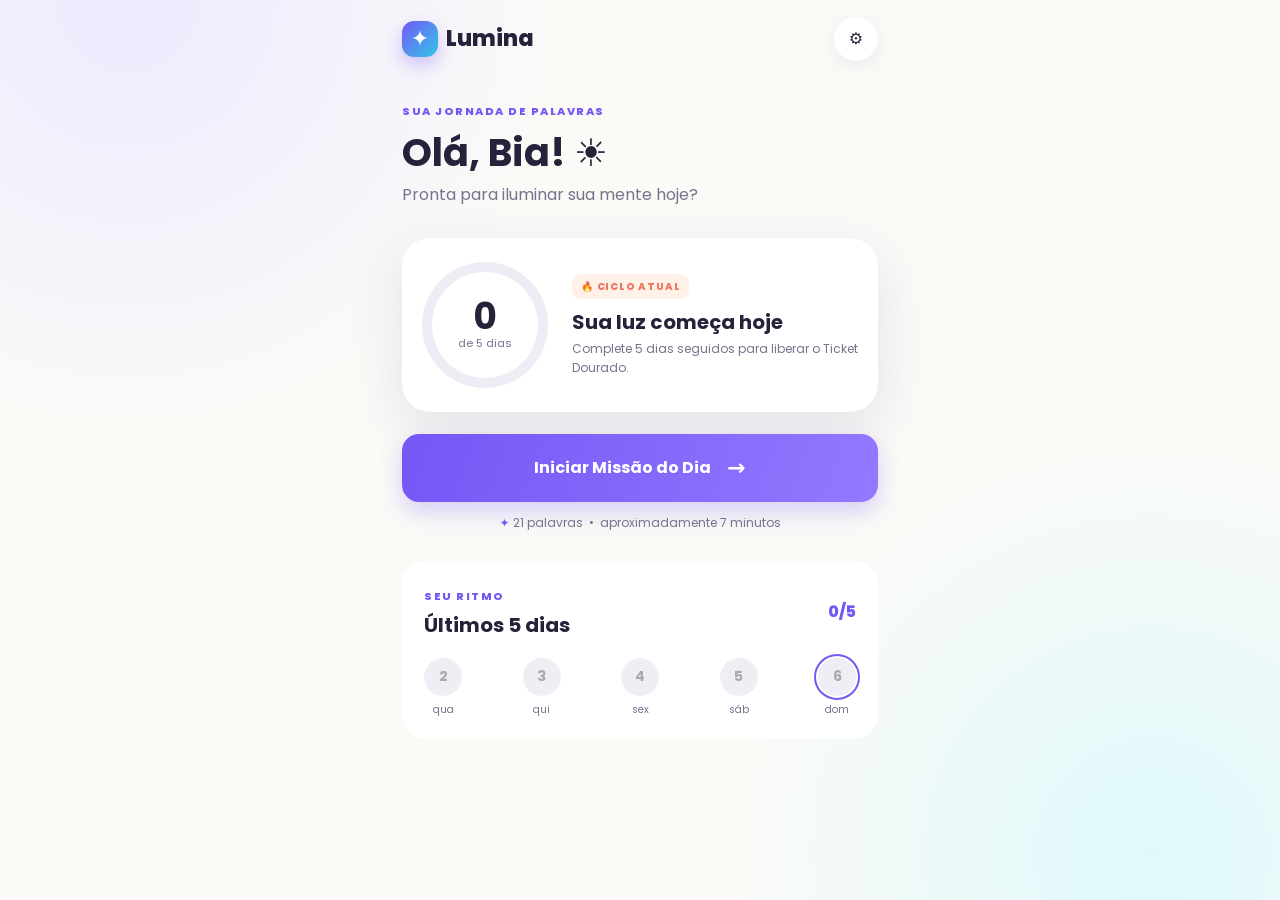
==== index.html @ 6fece6a8 "fix: remover binário incompatível com patch" ====
<!doctype html>
<html lang="pt-BR">
  <head>
    <meta charset="UTF-8" />
    <meta name="viewport" content="width=device-width, initial-scale=1, viewport-fit=cover" />
    <meta name="theme-color" content="#7457f5" />
    <meta name="description" content="Lumina: uma missão diária para iluminar o vocabulário." />
    <link rel="manifest" href="manifest.webmanifest" />
    <link rel="preconnect" href="https://fonts.googleapis.com" />
    <link rel="preconnect" href="https://fonts.gstatic.com" crossorigin />
    <link href="https://fonts.googleapis.com/css2?family=Poppins:wght@400;500;600;700;800&display=swap" rel="stylesheet" />
    <link rel="stylesheet" href="styles.css" />
    <title>Lumina</title>
  </head>
  <body>
    <div class="app-shell">
      <header class="topbar">
        <a class="brand" href="#" aria-label="Lumina — início"><span class="brand-mark">✦</span>Lumina</a>
        <button class="icon-button" id="settingsButton" aria-label="Abrir configurações">⚙</button>
      </header>

      <main>
        <section id="dashboardScreen" class="screen dashboard active" aria-labelledby="welcomeTitle">
          <div class="welcome-copy">
            <span class="eyebrow">SUA JORNADA DE PALAVRAS</span>
            <h1 id="welcomeTitle">Olá, Bia! <span>☀️</span></h1>
            <p>Pronta para iluminar sua mente hoje?</p>
          </div>

          <div class="streak-card">
            <div class="progress-ring" id="progressRing" role="img" aria-label="0 de 5 dias concluídos">
              <div class="progress-center"><strong id="streakNumber">0</strong><span>de 5 dias</span></div>
            </div>
            <div>
              <span class="status-pill">🔥 CICLO ATUAL</span>
              <h2 id="streakMessage">Sua luz começa hoje</h2>
              <p id="streakHint">Complete 5 dias seguidos para liberar o Ticket Dourado.</p>
            </div>
          </div>

          <button class="primary-button" id="startButton"><span>Iniciar Missão do Dia</span><b>→</b></button>
          <p class="mission-meta"><span>✦</span> 21 palavras &nbsp;•&nbsp; aproximadamente 7 minutos</p>

          <div class="week-card">
            <div class="section-heading"><div><span class="eyebrow">SEU RITMO</span><h2>Últimos 5 dias</h2></div><span id="weekScore">0/5</span></div>
            <div class="day-row" id="dayRow"></div>
          </div>
        </section>

        <section id="studyScreen" class="screen study" aria-labelledby="studyWord">
          <div class="study-header">
            <button class="icon-button" id="closeStudy" aria-label="Sair da missão">✕</button>
            <div class="session-progress"><div><span>MISSÃO DE HOJE</span><strong id="cardCount">1 de 21</strong></div><div class="progress-track"><span id="sessionProgress"></span></div></div>
            <button class="icon-button" id="speakButton" aria-label="Ouvir palavra">🔊</button>
          </div>

          <p class="tap-hint" id="tapHint">Toque na carta para revelar</p>
          <button class="flashcard" id="flashcard" aria-label="Virar carta">
            <span class="card-face card-front"><span class="sparkle">✦</span><strong id="studyWord">Palavra</strong><small>TOQUE PARA DESCOBRIR</small></span>
            <span class="card-face card-back"><span class="eyebrow">SIGNIFICADO</span><strong id="cardWord">Palavra</strong><p id="definition"></p><span class="eyebrow">PALAVRAS PARECIDAS</span><span class="synonyms" id="synonyms"></span></span>
          </button>

          <div class="rating-panel" id="ratingPanel" aria-hidden="true">
            <p>Como foi lembrar dessa palavra?</p>
            <div class="rating-buttons">
              <button data-rating="wrong" class="rating wrong"><b>×</b><span>Errei</span></button>
              <button data-rating="hard" class="rating hard"><b>~</b><span>Pensei muito</span></button>
              <button data-rating="easy" class="rating easy"><b>✓</b><span>Foi fácil</span></button>
            </div>
          </div>
        </section>

        <section id="resultScreen" class="screen result" aria-labelledby="resultTitle">
          <div class="result-icon" id="resultIcon">✦</div>
          <span class="eyebrow">MISSÃO CONCLUÍDA</span>
          <h1 id="resultTitle">Mandou muito bem!</h1>
          <p id="resultCopy"></p>
          <div class="result-score"><strong id="easyScore">0</strong><span>palavras fáceis de 21</span></div>
          <button class="primary-button" id="finishButton"><span>Voltar ao início</span><b>→</b></button>
        </section>

        <section id="rewardScreen" class="screen reward" aria-labelledby="rewardTitle">
          <div class="confetti" id="confetti" aria-hidden="true"></div>
          <div class="gold-ticket">
            <span class="ticket-star">★</span><span class="eyebrow">TICKET DOURADO</span>
            <h1 id="rewardTitle">Você desbloqueou a Recompensa!</h1>
            <p>Leve o celular até o Master para validação.</p>
            <button class="gold-button" id="validateButton">Validar com o Master</button>
          </div>
        </section>
      </main>
    </div>

    <dialog id="settingsDialog">
      <form method="dialog" class="modal-card" id="settingsForm">
        <button class="modal-close" value="cancel" aria-label="Fechar">✕</button>
        <span class="eyebrow">CONFIGURAÇÕES</span><h2>Personalizar Lumina</h2>
        <label>Nome da estudante<input id="studentName" maxlength="20" autocomplete="off" /></label>
        <label>PIN do Master<input id="masterPin" type="password" inputmode="numeric" pattern="[0-9]{4}" maxlength="4" placeholder="4 dígitos" /></label>
        <button class="primary-button compact" value="save">Salvar</button>
        <button class="text-button" type="button" id="resetData">Reiniciar todo o progresso</button>
      </form>
    </dialog>

    <dialog id="pinDialog">
      <form method="dialog" class="modal-card" id="pinForm">
        <button class="modal-close" value="cancel" aria-label="Fechar">✕</button>
        <span class="eyebrow">ÁREA DO MASTER</span><h2>Validar recompensa</h2>
        <p>Digite o PIN de 4 dígitos para encerrar este ciclo.</p>
        <input id="pinAttempt" class="pin-input" type="password" inputmode="numeric" pattern="[0-9]{4}" maxlength="4" aria-label="PIN do Master" required />
        <p class="form-error" id="pinError" role="alert"></p>
        <button class="gold-button" value="validate">Entregar prêmio e iniciar novo ciclo</button>
      </form>
    </dialog>

    <div class="toast" id="toast" role="status" aria-live="polite"></div>
    <script src="words.js"></script>
    <script src="app.js"></script>
  </body>
</html>
---- styles.css ----
:root{--violet:#7457f5;--cyan:#32c7e8;--mint:#57d8ad;--coral:#ff6b68;--ink:#25223a;--muted:#77738d;--paper:#fbfaf7;--card:#fff;--gold:#f7bd3b;--shadow:0 18px 55px rgba(72,57,120,.13)}
*{box-sizing:border-box}html{min-height:100%;background:var(--paper)}body{margin:0;min-height:100vh;color:var(--ink);font:400 16px/1.55 Poppins,system-ui,sans-serif;background:radial-gradient(circle at 10% 0%,#eee9ff 0,transparent 30%),radial-gradient(circle at 90% 95%,#dff9fb 0,transparent 30%),var(--paper)}button,input{font:inherit}.app-shell{width:min(100%,520px);min-height:100vh;margin:auto;padding:0 22px 32px}.topbar{height:78px;display:flex;align-items:center;justify-content:space-between}.brand{color:var(--ink);text-decoration:none;font-size:22px;font-weight:800}.brand-mark{display:inline-grid;place-items:center;width:36px;height:36px;margin-right:8px;color:white;border-radius:12px;background:linear-gradient(135deg,var(--violet),var(--cyan));box-shadow:0 8px 18px #7457f555}.icon-button{border:0;background:#fff;color:var(--ink);width:44px;height:44px;border-radius:50%;cursor:pointer;box-shadow:0 5px 18px #51487916}.screen{display:none}.screen.active{display:block;animation:enter .4s ease}@keyframes enter{from{opacity:0;transform:translateY(8px)}}.welcome-copy{margin-top:20px}.eyebrow{font-size:11px;font-weight:800;letter-spacing:1.5px;color:var(--violet)}h1,h2,p{margin-top:0}h1{font-size:clamp(28px,8vw,38px);line-height:1.17;margin:8px 0}h2{font-size:20px;line-height:1.3}.welcome-copy p,.streak-card p{color:var(--muted)}.streak-card{display:grid;grid-template-columns:130px 1fr;gap:20px;align-items:center;background:#fff;margin:30px 0 22px;padding:24px 20px;border-radius:28px;box-shadow:var(--shadow)}.progress-ring{--progress:0deg;width:126px;height:126px;padding:10px;border-radius:50%;background:conic-gradient(var(--violet) var(--progress),#eeecf4 0)}.progress-center{height:100%;display:flex;flex-direction:column;align-items:center;justify-content:center;border-radius:50%;background:#fff}.progress-center strong{font-size:36px;line-height:1}.progress-center span{font-size:11px;color:var(--muted)}.status-pill{display:inline-block;color:#ed765e;background:#fff0e8;padding:5px 9px;border-radius:9px;font-size:10px;font-weight:800;letter-spacing:.8px}.streak-card h2{margin:10px 0 5px}.streak-card p{font-size:12px;margin:0}.primary-button,.gold-button{width:100%;border:0;border-radius:17px;padding:17px 20px;color:white;background:linear-gradient(110deg,var(--violet),#9378ff);font-weight:700;display:flex;align-items:center;justify-content:center;gap:16px;cursor:pointer;box-shadow:0 10px 25px #7457f544}.primary-button b{font-size:22px}.primary-button:disabled{background:#bbb;box-shadow:none}.mission-meta{text-align:center;color:var(--muted);font-size:12px;margin:12px 0 28px}.mission-meta span{color:var(--violet)}.week-card{background:#fff;padding:22px;border-radius:24px}.section-heading{display:flex;justify-content:space-between;align-items:center}.section-heading h2{margin:4px 0}.section-heading>span{color:var(--violet);font-weight:800}.day-row{display:flex;justify-content:space-between;margin-top:16px}.day{display:grid;gap:6px;text-align:center;color:var(--muted);font-size:10px}.day b{display:grid;place-items:center;width:38px;height:38px;border-radius:50%;background:#f0eef5;color:#aaa;font-size:14px}.day.success b{background:#e4fbf2;color:#27ad7e}.day.today b{outline:2px solid var(--violet);outline-offset:2px}.study{min-height:calc(100vh - 90px)}.study-header{display:flex;gap:16px;align-items:center}.session-progress{flex:1}.session-progress>div:first-child{display:flex;justify-content:space-between;font-size:11px}.session-progress span{font-weight:700;color:var(--muted)}.progress-track{height:7px;background:#e9e6ef;border-radius:9px;margin-top:8px;overflow:hidden}.progress-track span{display:block;height:100%;width:0;background:linear-gradient(90deg,var(--violet),var(--cyan));transition:width .3s}.tap-hint{text-align:center;color:var(--muted);font-size:12px;margin:28px 0 14px}.flashcard{display:block;position:relative;width:100%;height:min(50vh,410px);border:0;background:transparent;transform-style:preserve-3d;transition:transform .55s;cursor:pointer;padding:0}.flashcard.flipped{transform:rotateY(180deg)}.card-face{position:absolute;inset:0;display:flex;flex-direction:column;align-items:center;justify-content:center;padding:34px;border-radius:28px;background:white;box-shadow:var(--shadow);backface-visibility:hidden;-webkit-backface-visibility:hidden}.card-front:after{content:"";position:absolute;inset:13px;border:1px solid #eeeafc;border-radius:21px}.card-front .sparkle{font-size:28px;color:var(--violet);margin-bottom:22px}.card-front strong{font-size:clamp(28px,9vw,42px);z-index:1}.card-front small{margin-top:22px;color:#aaa;font-size:10px;font-weight:700;letter-spacing:1.3px;z-index:1}.card-back{transform:rotateY(180deg);text-align:center}.card-back strong{font-size:26px;margin:8px}.card-back p{font-size:16px}.synonyms{color:var(--violet);font-weight:700;font-size:13px}.rating-panel{opacity:0;pointer-events:none;transition:opacity .3s;margin-top:18px;text-align:center}.rating-panel.visible{opacity:1;pointer-events:auto}.rating-panel>p{font-size:12px;color:var(--muted);margin-bottom:8px}.rating-buttons{display:grid;grid-template-columns:repeat(3,1fr);gap:10px}.rating{border:0;border-radius:16px;background:white;padding:12px 4px;box-shadow:0 6px 18px #4e426214;cursor:pointer}.rating b{display:grid;place-items:center;margin:auto;width:32px;height:32px;border-radius:50%;font-size:20px}.rating span{font-size:11px;font-weight:700}.wrong b{color:var(--coral);background:#fff0ef}.hard b{color:#dc9d24;background:#fff7de}.easy b{color:#27aa7d;background:#e6fbf3}.result,.reward{text-align:center;padding-top:16vh}.result-icon{display:grid;place-items:center;margin:0 auto 20px;width:95px;height:95px;border-radius:30px;background:linear-gradient(135deg,#eee9ff,#dcfaff);color:var(--violet);font-size:42px;transform:rotate(5deg)}.result>p{color:var(--muted)}.result-score{display:flex;flex-direction:column;background:#fff;border-radius:22px;padding:22px;margin:28px 0}.result-score strong{font-size:38px;color:var(--violet)}.result-score span{font-size:12px;color:var(--muted)}.gold-ticket{position:relative;background:linear-gradient(145deg,#fffdf4,#fff2b8);border:2px solid #f2ca62;border-radius:28px;padding:42px 25px;box-shadow:0 20px 60px #c9973044}.ticket-star{display:grid;place-items:center;margin:0 auto 20px;width:80px;height:80px;color:#fff;font-size:38px;border-radius:50%;background:linear-gradient(145deg,#ffd969,#e9a724);box-shadow:0 8px 25px #d89f3c66}.gold-ticket .eyebrow{color:#ad7918}.gold-ticket p{color:#786432}.gold-button{background:linear-gradient(110deg,#e0a62a,#f4c95b);color:#4d3810;box-shadow:0 10px 25px #d6a42b44}.confetti i{position:fixed;top:-20px;width:9px;height:18px;background:var(--c);left:var(--x);animation:fall var(--d) linear var(--delay) infinite;transform:rotate(var(--r))}@keyframes fall{to{transform:translateY(110vh) rotate(720deg)}}dialog{border:0;padding:0;background:transparent;max-width:calc(100% - 30px);width:430px}dialog::backdrop{background:#201b36aa;backdrop-filter:blur(4px)}.modal-card{position:relative;background:white;border-radius:26px;padding:30px;box-shadow:var(--shadow)}.modal-close{position:absolute;right:18px;top:16px;border:0;background:transparent;font-size:18px;cursor:pointer}.modal-card h2{font-size:24px;margin:5px 0 20px}.modal-card label{display:grid;gap:7px;margin:15px 0;color:var(--muted);font-size:12px;font-weight:600}.modal-card input{width:100%;border:1px solid #dedbe7;border-radius:13px;padding:13px;outline:0}.modal-card input:focus{border-color:var(--violet);box-shadow:0 0 0 3px #7457f522}.compact{margin-top:22px;padding:13px}.text-button{width:100%;border:0;background:transparent;color:var(--coral);margin-top:14px;font-size:12px;cursor:pointer}.pin-input{text-align:center;font-size:28px;letter-spacing:12px}.form-error{min-height:20px;color:var(--coral);font-size:12px}.toast{position:fixed;left:50%;bottom:24px;transform:translate(-50%,30px);background:#29253c;color:white;border-radius:12px;padding:11px 18px;font-size:12px;opacity:0;pointer-events:none;transition:.3s}.toast.show{opacity:1;transform:translate(-50%,0)}
@media(max-width:390px){.app-shell{padding-inline:16px}.streak-card{grid-template-columns:110px 1fr;padding:20px 15px}.progress-ring{width:105px;height:105px}.card-face{padding:24px}.topbar{height:65px}.rating span{font-size:10px}}
@media(prefers-reduced-motion:reduce){*,*:before,*:after{animation-duration:.01ms!important;transition-duration:.01ms!important}.confetti{display:none}}
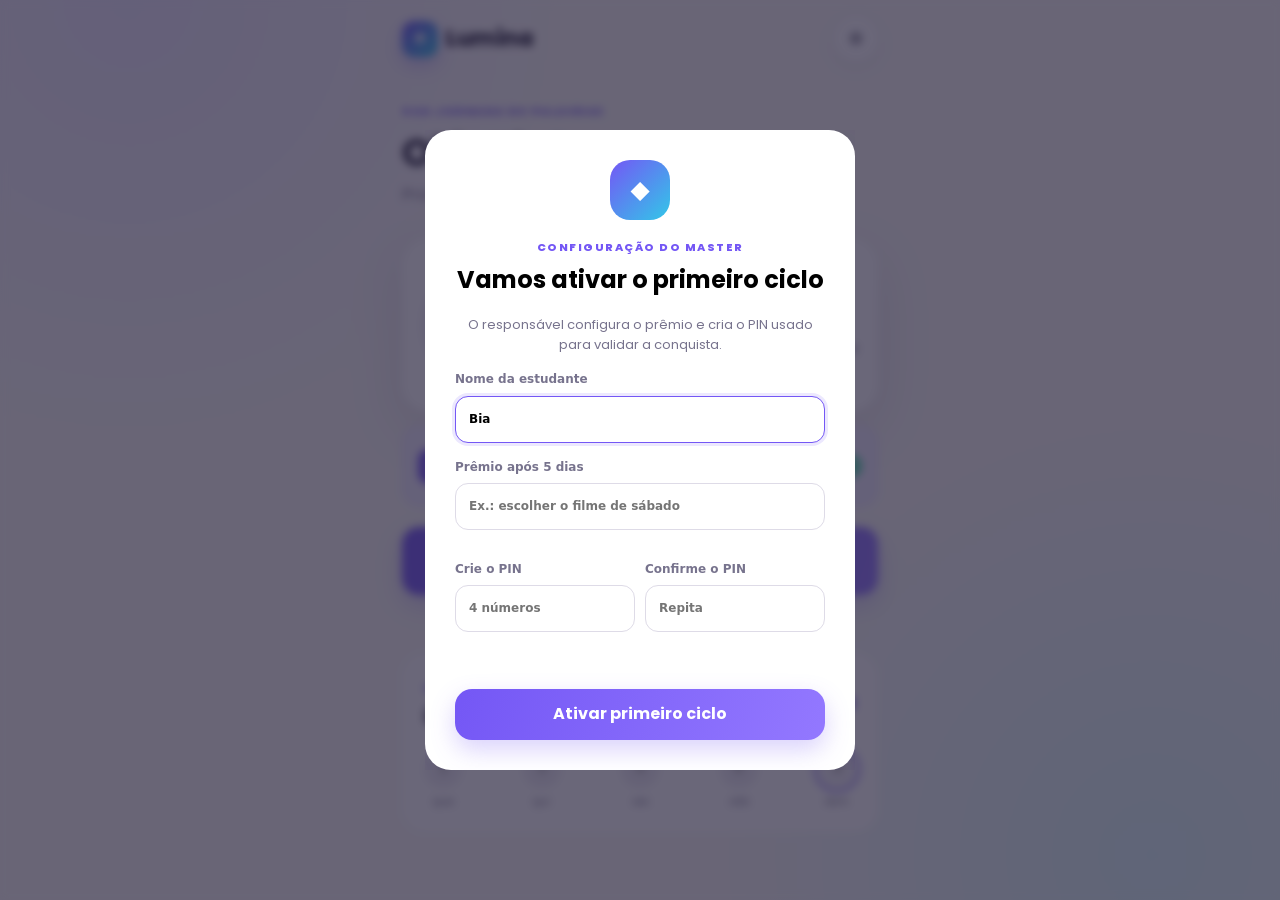
==== commit 85759a95: "feat: aprimorar cards e configurar fluxo do Master" ====
--- a/index.html
+++ b/index.html
@@ -38,6 +38,12 @@
             </div>
           </div>
 
+          <div class="master-summary" id="masterSummary">
+            <span class="master-shield">◆</span>
+            <div><span class="eyebrow">MASTER CONFIGURADO</span><strong id="rewardName">Recompensa surpresa</strong><small id="cycleStatus">Ciclo ativo desde hoje</small></div>
+            <span class="verified-mark" aria-label="Configuração confirmada">✓</span>
+          </div>
+
           <button class="primary-button" id="startButton"><span>Iniciar Missão do Dia</span><b>→</b></button>
           <p class="mission-meta"><span>✦</span> 21 palavras &nbsp;•&nbsp; aproximadamente 7 minutos</p>
 
@@ -57,7 +63,7 @@
           <p class="tap-hint" id="tapHint">Toque na carta para revelar</p>
           <button class="flashcard" id="flashcard" aria-label="Virar carta">
             <span class="card-face card-front"><span class="sparkle">✦</span><strong id="studyWord">Palavra</strong><small>TOQUE PARA DESCOBRIR</small></span>
-            <span class="card-face card-back"><span class="eyebrow">SIGNIFICADO</span><strong id="cardWord">Palavra</strong><p id="definition"></p><span class="eyebrow">PALAVRAS PARECIDAS</span><span class="synonyms" id="synonyms"></span></span>
+            <span class="card-face card-back"><span class="eyebrow">SIGNIFICADO</span><strong id="cardWord">Palavra</strong><p class="definition" id="definition"></p><div class="example-box"><span>NA PRÁTICA</span><p id="example"></p></div><div class="word-relations"><div><span class="relation-label">SINÔNIMOS</span><p id="synonyms"></p></div><div><span class="relation-label antonym-label">ANTÔNIMOS</span><p id="antonyms"></p></div></div></span>
           </button>
 
           <div class="rating-panel" id="ratingPanel" aria-hidden="true">
@@ -96,9 +102,33 @@
         <button class="modal-close" value="cancel" aria-label="Fechar">✕</button>
         <span class="eyebrow">CONFIGURAÇÕES</span><h2>Personalizar Lumina</h2>
         <label>Nome da estudante<input id="studentName" maxlength="20" autocomplete="off" /></label>
-        <label>PIN do Master<input id="masterPin" type="password" inputmode="numeric" pattern="[0-9]{4}" maxlength="4" placeholder="4 dígitos" /></label>
+        <label>Prêmio combinado<input id="settingsReward" maxlength="60" autocomplete="off" /></label>
+        <label>PIN atual do Master<input id="currentMasterPin" type="password" inputmode="numeric" pattern="[0-9]{4}" maxlength="4" placeholder="Obrigatório para salvar" required /></label>
+        <label>Novo PIN <small>(deixe vazio para manter)</small><input id="masterPin" type="password" inputmode="numeric" pattern="[0-9]{4}" maxlength="4" placeholder="4 dígitos" /></label>
         <button class="primary-button compact" value="save">Salvar</button>
         <button class="text-button" type="button" id="resetData">Reiniciar todo o progresso</button>
+      </form>
+    </dialog>
+
+    <dialog id="onboardingDialog">
+      <form class="modal-card onboarding-card" id="onboardingForm">
+        <span class="setup-icon">◆</span><span class="eyebrow">CONFIGURAÇÃO DO MASTER</span>
+        <h2>Vamos ativar o primeiro ciclo</h2>
+        <p>O responsável configura o prêmio e cria o PIN usado para validar a conquista.</p>
+        <label>Nome da estudante<input id="setupName" maxlength="20" value="Bia" required /></label>
+        <label>Prêmio após 5 dias<input id="setupReward" maxlength="60" placeholder="Ex.: escolher o filme de sábado" required /></label>
+        <div class="pin-fields"><label>Crie o PIN<input id="setupPin" type="password" inputmode="numeric" pattern="[0-9]{4}" maxlength="4" placeholder="4 números" required /></label><label>Confirme o PIN<input id="setupPinConfirm" type="password" inputmode="numeric" pattern="[0-9]{4}" maxlength="4" placeholder="Repita" required /></label></div>
+        <p class="form-error" id="setupError" role="alert"></p>
+        <button class="primary-button compact">Ativar primeiro ciclo</button>
+      </form>
+    </dialog>
+
+    <dialog id="setupSuccessDialog">
+      <form method="dialog" class="modal-card success-card">
+        <span class="success-check">✓</span><span class="eyebrow">TUDO PRONTO</span><h2>Master configurado!</h2>
+        <p><strong>21 palavras por dia</strong>, pelo menos <strong>17 fáceis</strong> e <strong>5 dias consecutivos</strong> para conquistar:</p>
+        <div class="reward-confirmation" id="rewardConfirmation"></div>
+        <button class="primary-button compact">Começar o ciclo</button>
       </form>
     </dialog>
 
--- a/styles.css
+++ b/styles.css
@@ -2,3 +2,22 @@
 *{box-sizing:border-box}html{min-height:100%;background:var(--paper)}body{margin:0;min-height:100vh;color:var(--ink);font:400 16px/1.55 Poppins,system-ui,sans-serif;background:radial-gradient(circle at 10% 0%,#eee9ff 0,transparent 30%),radial-gradient(circle at 90% 95%,#dff9fb 0,transparent 30%),var(--paper)}button,input{font:inherit}.app-shell{width:min(100%,520px);min-height:100vh;margin:auto;padding:0 22px 32px}.topbar{height:78px;display:flex;align-items:center;justify-content:space-between}.brand{color:var(--ink);text-decoration:none;font-size:22px;font-weight:800}.brand-mark{display:inline-grid;place-items:center;width:36px;height:36px;margin-right:8px;color:white;border-radius:12px;background:linear-gradient(135deg,var(--violet),var(--cyan));box-shadow:0 8px 18px #7457f555}.icon-button{border:0;background:#fff;color:var(--ink);width:44px;height:44px;border-radius:50%;cursor:pointer;box-shadow:0 5px 18px #51487916}.screen{display:none}.screen.active{display:block;animation:enter .4s ease}@keyframes enter{from{opacity:0;transform:translateY(8px)}}.welcome-copy{margin-top:20px}.eyebrow{font-size:11px;font-weight:800;letter-spacing:1.5px;color:var(--violet)}h1,h2,p{margin-top:0}h1{font-size:clamp(28px,8vw,38px);line-height:1.17;margin:8px 0}h2{font-size:20px;line-height:1.3}.welcome-copy p,.streak-card p{color:var(--muted)}.streak-card{display:grid;grid-template-columns:130px 1fr;gap:20px;align-items:center;background:#fff;margin:30px 0 22px;padding:24px 20px;border-radius:28px;box-shadow:var(--shadow)}.progress-ring{--progress:0deg;width:126px;height:126px;padding:10px;border-radius:50%;background:conic-gradient(var(--violet) var(--progress),#eeecf4 0)}.progress-center{height:100%;display:flex;flex-direction:column;align-items:center;justify-content:center;border-radius:50%;background:#fff}.progress-center strong{font-size:36px;line-height:1}.progress-center span{font-size:11px;color:var(--muted)}.status-pill{display:inline-block;color:#ed765e;background:#fff0e8;padding:5px 9px;border-radius:9px;font-size:10px;font-weight:800;letter-spacing:.8px}.streak-card h2{margin:10px 0 5px}.streak-card p{font-size:12px;margin:0}.primary-button,.gold-button{width:100%;border:0;border-radius:17px;padding:17px 20px;color:white;background:linear-gradient(110deg,var(--violet),#9378ff);font-weight:700;display:flex;align-items:center;justify-content:center;gap:16px;cursor:pointer;box-shadow:0 10px 25px #7457f544}.primary-button b{font-size:22px}.primary-button:disabled{background:#bbb;box-shadow:none}.mission-meta{text-align:center;color:var(--muted);font-size:12px;margin:12px 0 28px}.mission-meta span{color:var(--violet)}.week-card{background:#fff;padding:22px;border-radius:24px}.section-heading{display:flex;justify-content:space-between;align-items:center}.section-heading h2{margin:4px 0}.section-heading>span{color:var(--violet);font-weight:800}.day-row{display:flex;justify-content:space-between;margin-top:16px}.day{display:grid;gap:6px;text-align:center;color:var(--muted);font-size:10px}.day b{display:grid;place-items:center;width:38px;height:38px;border-radius:50%;background:#f0eef5;color:#aaa;font-size:14px}.day.success b{background:#e4fbf2;color:#27ad7e}.day.today b{outline:2px solid var(--violet);outline-offset:2px}.study{min-height:calc(100vh - 90px)}.study-header{display:flex;gap:16px;align-items:center}.session-progress{flex:1}.session-progress>div:first-child{display:flex;justify-content:space-between;font-size:11px}.session-progress span{font-weight:700;color:var(--muted)}.progress-track{height:7px;background:#e9e6ef;border-radius:9px;margin-top:8px;overflow:hidden}.progress-track span{display:block;height:100%;width:0;background:linear-gradient(90deg,var(--violet),var(--cyan));transition:width .3s}.tap-hint{text-align:center;color:var(--muted);font-size:12px;margin:28px 0 14px}.flashcard{display:block;position:relative;width:100%;height:min(50vh,410px);border:0;background:transparent;transform-style:preserve-3d;transition:transform .55s;cursor:pointer;padding:0}.flashcard.flipped{transform:rotateY(180deg)}.card-face{position:absolute;inset:0;display:flex;flex-direction:column;align-items:center;justify-content:center;padding:34px;border-radius:28px;background:white;box-shadow:var(--shadow);backface-visibility:hidden;-webkit-backface-visibility:hidden}.card-front:after{content:"";position:absolute;inset:13px;border:1px solid #eeeafc;border-radius:21px}.card-front .sparkle{font-size:28px;color:var(--violet);margin-bottom:22px}.card-front strong{font-size:clamp(28px,9vw,42px);z-index:1}.card-front small{margin-top:22px;color:#aaa;font-size:10px;font-weight:700;letter-spacing:1.3px;z-index:1}.card-back{transform:rotateY(180deg);text-align:center}.card-back strong{font-size:26px;margin:8px}.card-back p{font-size:16px}.synonyms{color:var(--violet);font-weight:700;font-size:13px}.rating-panel{opacity:0;pointer-events:none;transition:opacity .3s;margin-top:18px;text-align:center}.rating-panel.visible{opacity:1;pointer-events:auto}.rating-panel>p{font-size:12px;color:var(--muted);margin-bottom:8px}.rating-buttons{display:grid;grid-template-columns:repeat(3,1fr);gap:10px}.rating{border:0;border-radius:16px;background:white;padding:12px 4px;box-shadow:0 6px 18px #4e426214;cursor:pointer}.rating b{display:grid;place-items:center;margin:auto;width:32px;height:32px;border-radius:50%;font-size:20px}.rating span{font-size:11px;font-weight:700}.wrong b{color:var(--coral);background:#fff0ef}.hard b{color:#dc9d24;background:#fff7de}.easy b{color:#27aa7d;background:#e6fbf3}.result,.reward{text-align:center;padding-top:16vh}.result-icon{display:grid;place-items:center;margin:0 auto 20px;width:95px;height:95px;border-radius:30px;background:linear-gradient(135deg,#eee9ff,#dcfaff);color:var(--violet);font-size:42px;transform:rotate(5deg)}.result>p{color:var(--muted)}.result-score{display:flex;flex-direction:column;background:#fff;border-radius:22px;padding:22px;margin:28px 0}.result-score strong{font-size:38px;color:var(--violet)}.result-score span{font-size:12px;color:var(--muted)}.gold-ticket{position:relative;background:linear-gradient(145deg,#fffdf4,#fff2b8);border:2px solid #f2ca62;border-radius:28px;padding:42px 25px;box-shadow:0 20px 60px #c9973044}.ticket-star{display:grid;place-items:center;margin:0 auto 20px;width:80px;height:80px;color:#fff;font-size:38px;border-radius:50%;background:linear-gradient(145deg,#ffd969,#e9a724);box-shadow:0 8px 25px #d89f3c66}.gold-ticket .eyebrow{color:#ad7918}.gold-ticket p{color:#786432}.gold-button{background:linear-gradient(110deg,#e0a62a,#f4c95b);color:#4d3810;box-shadow:0 10px 25px #d6a42b44}.confetti i{position:fixed;top:-20px;width:9px;height:18px;background:var(--c);left:var(--x);animation:fall var(--d) linear var(--delay) infinite;transform:rotate(var(--r))}@keyframes fall{to{transform:translateY(110vh) rotate(720deg)}}dialog{border:0;padding:0;background:transparent;max-width:calc(100% - 30px);width:430px}dialog::backdrop{background:#201b36aa;backdrop-filter:blur(4px)}.modal-card{position:relative;background:white;border-radius:26px;padding:30px;box-shadow:var(--shadow)}.modal-close{position:absolute;right:18px;top:16px;border:0;background:transparent;font-size:18px;cursor:pointer}.modal-card h2{font-size:24px;margin:5px 0 20px}.modal-card label{display:grid;gap:7px;margin:15px 0;color:var(--muted);font-size:12px;font-weight:600}.modal-card input{width:100%;border:1px solid #dedbe7;border-radius:13px;padding:13px;outline:0}.modal-card input:focus{border-color:var(--violet);box-shadow:0 0 0 3px #7457f522}.compact{margin-top:22px;padding:13px}.text-button{width:100%;border:0;background:transparent;color:var(--coral);margin-top:14px;font-size:12px;cursor:pointer}.pin-input{text-align:center;font-size:28px;letter-spacing:12px}.form-error{min-height:20px;color:var(--coral);font-size:12px}.toast{position:fixed;left:50%;bottom:24px;transform:translate(-50%,30px);background:#29253c;color:white;border-radius:12px;padding:11px 18px;font-size:12px;opacity:0;pointer-events:none;transition:.3s}.toast.show{opacity:1;transform:translate(-50%,0)}
 @media(max-width:390px){.app-shell{padding-inline:16px}.streak-card{grid-template-columns:110px 1fr;padding:20px 15px}.progress-ring{width:105px;height:105px}.card-face{padding:24px}.topbar{height:65px}.rating span{font-size:10px}}
 @media(prefers-reduced-motion:reduce){*,*:before,*:after{animation-duration:.01ms!important;transition-duration:.01ms!important}.confetti{display:none}}
+
+/* Legibilidade reforçada para a experiência de estudo */
+.card-front strong{font-size:clamp(32px,10vw,47px);line-height:1.12;overflow-wrap:anywhere}
+.card-back{justify-content:flex-start;padding:25px 28px;text-align:left;overflow:auto}
+.card-back>.eyebrow,.card-back>strong{align-self:center}
+.card-back strong{font-size:30px;line-height:1.15;margin:6px 0 10px}
+.card-back .definition{width:100%;font-size:15px;line-height:1.45;text-align:center;margin:0 auto 13px;display:-webkit-box;-webkit-box-orient:vertical;-webkit-line-clamp:2;overflow:hidden}
+.example-box{width:100%;padding:11px 13px;margin-bottom:13px;border-radius:14px;background:#f5f2ff;border-left:4px solid var(--violet)}
+.example-box span,.relation-label{display:block;font-size:9px;font-weight:800;letter-spacing:1px;color:var(--violet)}
+.example-box p{font-size:13px;line-height:1.4;margin:3px 0 0;color:#4f4a63}
+.word-relations{display:grid;grid-template-columns:1fr 1fr;width:100%;gap:10px;margin-top:auto}
+.word-relations>div{min-width:0;padding:10px;border-radius:13px;background:#effbf7}
+.word-relations>div:last-child{background:#fff2f1}.word-relations p{font-size:11px;line-height:1.35;margin:3px 0;color:#4b465d;font-weight:600}
+.antonym-label{color:#db5b59}
+.rating-buttons{gap:12px}.rating{min-height:78px;padding:10px 6px;color:#fff;box-shadow:0 8px 20px #4e426225;transition:transform .15s,filter .15s}.rating:active{transform:scale(.97)}
+.rating b{background:#ffffff33;color:#fff}.rating span{display:block;margin-top:5px;font-size:13px;line-height:1.15}.rating.wrong{background:linear-gradient(145deg,#ff7b76,#eb5754)}.rating.hard{background:linear-gradient(145deg,#f6bd55,#df922c)}.rating.easy{background:linear-gradient(145deg,#5fdcaf,#32ad83)}
+.master-summary{display:flex;align-items:center;gap:12px;margin:-8px 0 20px;padding:13px 15px;background:#f1edff;border:1px solid #ded5ff;border-radius:17px}.master-summary>div{display:flex;flex:1;min-width:0;flex-direction:column}.master-summary strong{font-size:13px;white-space:nowrap;overflow:hidden;text-overflow:ellipsis}.master-summary small{font-size:10px;color:var(--muted)}.master-shield{display:grid;place-items:center;width:35px;height:35px;color:#fff;border-radius:11px;background:var(--violet)}.verified-mark{display:grid;place-items:center;width:24px;height:24px;color:#fff;border-radius:50%;background:var(--mint);font-weight:800}
+.onboarding-card{text-align:center}.onboarding-card>p{font-size:13px;color:var(--muted)}.onboarding-card label{text-align:left}.setup-icon,.success-check{display:grid;place-items:center;width:60px;height:60px;margin:0 auto 14px;color:#fff;border-radius:20px;background:linear-gradient(135deg,var(--violet),var(--cyan));font-size:25px}.pin-fields{display:grid;grid-template-columns:1fr 1fr;gap:10px}.success-card{text-align:center}.success-check{border-radius:50%;background:var(--mint)}.reward-confirmation{padding:15px;margin:18px 0;border-radius:15px;background:#fff6d9;color:#855e0c;font-weight:700}
+@media(max-width:390px){.card-back{padding:21px 22px}.card-back strong{font-size:27px}.card-back .definition{font-size:14px}.example-box p{font-size:12px}.rating span{font-size:12px}}
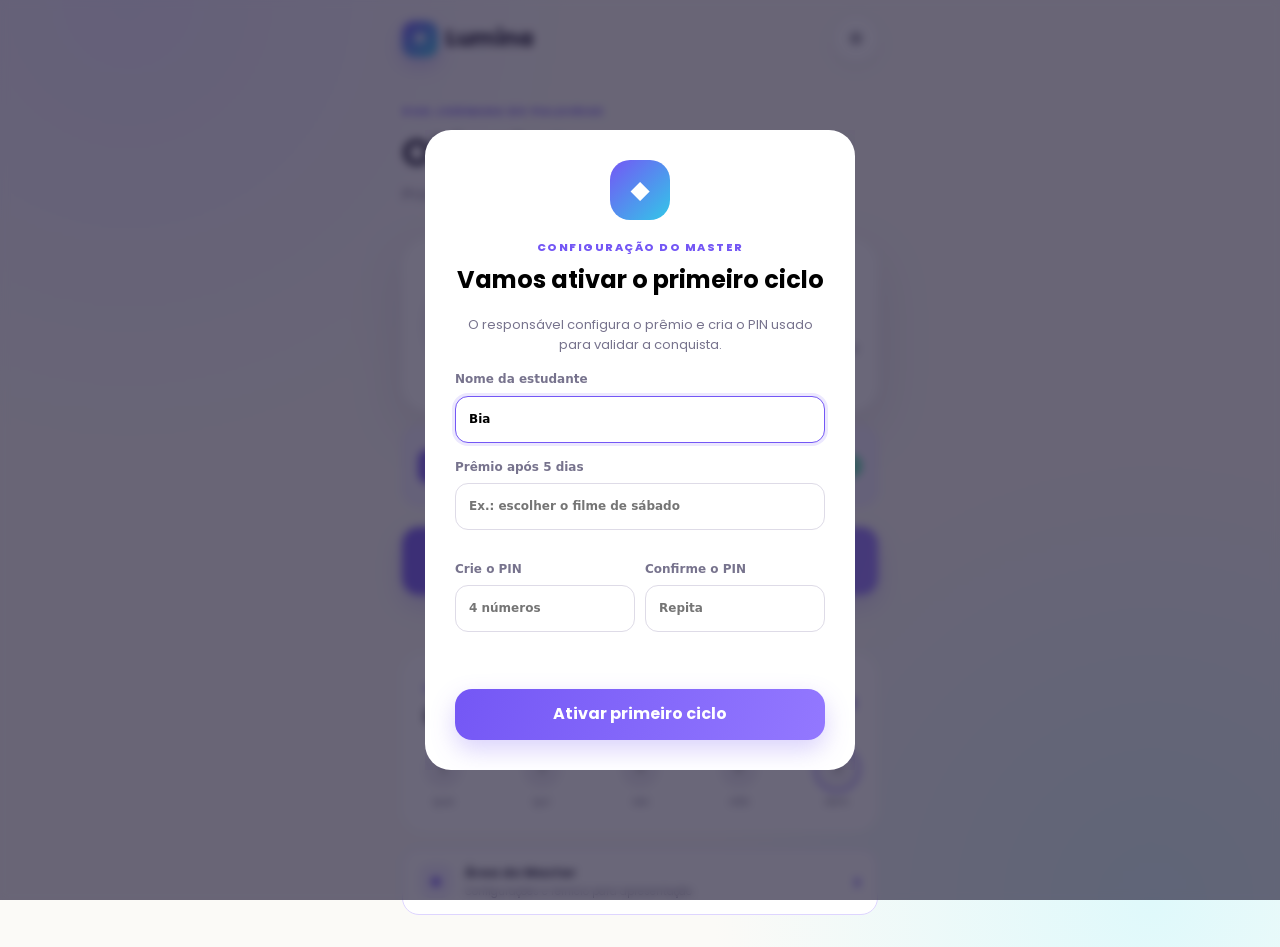
==== commit 47fbf187: "feat: melhorar exemplos e reinício do Master" ====
--- a/index.html
+++ b/index.html
@@ -51,6 +51,7 @@
             <div class="section-heading"><div><span class="eyebrow">SEU RITMO</span><h2>Últimos 5 dias</h2></div><span id="weekScore">0/5</span></div>
             <div class="day-row" id="dayRow"></div>
           </div>
+          <button class="master-button" id="masterAreaButton"><span>◆</span><span><strong>Área do Master</strong><small>Configurações e reinício para apresentação</small></span><b>›</b></button>
         </section>
 
         <section id="studyScreen" class="screen study" aria-labelledby="studyWord">
@@ -143,6 +144,17 @@
       </form>
     </dialog>
 
+    <dialog id="resetDialog">
+      <form class="modal-card" id="resetForm">
+        <button class="modal-close" type="button" id="closeReset" aria-label="Fechar">✕</button>
+        <span class="eyebrow">ÁREA DO MASTER</span><h2>Reiniciar para apresentar</h2>
+        <p>Isso apagará o treino de hoje e abrirá novamente a configuração inicial.</p>
+        <label>PIN atual do Master<input id="resetPin" class="pin-input" type="password" inputmode="numeric" pattern="[0-9]{4}" maxlength="4" aria-label="PIN atual do Master" required /></label>
+        <p class="form-error" id="resetError" role="alert"></p>
+        <button class="danger-button" type="submit">Apagar treino e recomeçar</button>
+      </form>
+    </dialog>
+
     <div class="toast" id="toast" role="status" aria-live="polite"></div>
     <script src="words.js"></script>
     <script src="app.js"></script>
--- a/styles.css
+++ b/styles.css
@@ -19,5 +19,7 @@
 .rating-buttons{gap:12px}.rating{min-height:78px;padding:10px 6px;color:#fff;box-shadow:0 8px 20px #4e426225;transition:transform .15s,filter .15s}.rating:active{transform:scale(.97)}
 .rating b{background:#ffffff33;color:#fff}.rating span{display:block;margin-top:5px;font-size:13px;line-height:1.15}.rating.wrong{background:linear-gradient(145deg,#ff7b76,#eb5754)}.rating.hard{background:linear-gradient(145deg,#f6bd55,#df922c)}.rating.easy{background:linear-gradient(145deg,#5fdcaf,#32ad83)}
 .master-summary{display:flex;align-items:center;gap:12px;margin:-8px 0 20px;padding:13px 15px;background:#f1edff;border:1px solid #ded5ff;border-radius:17px}.master-summary>div{display:flex;flex:1;min-width:0;flex-direction:column}.master-summary strong{font-size:13px;white-space:nowrap;overflow:hidden;text-overflow:ellipsis}.master-summary small{font-size:10px;color:var(--muted)}.master-shield{display:grid;place-items:center;width:35px;height:35px;color:#fff;border-radius:11px;background:var(--violet)}.verified-mark{display:grid;place-items:center;width:24px;height:24px;color:#fff;border-radius:50%;background:var(--mint);font-weight:800}
+.master-button{display:flex;align-items:center;gap:12px;width:100%;margin-top:16px;padding:14px 16px;border:1px solid #ded5ff;border-radius:17px;background:#fff;color:var(--ink);text-align:left;cursor:pointer}.master-button>span:first-child{display:grid;place-items:center;width:34px;height:34px;border-radius:11px;background:#f1edff;color:var(--violet)}.master-button>span:nth-child(2){display:flex;flex:1;flex-direction:column}.master-button strong{font-size:13px}.master-button small{font-size:10px;color:var(--muted)}.master-button b{font-size:24px;color:var(--violet)}
+.danger-button{width:100%;border:0;border-radius:17px;padding:15px 18px;background:var(--coral);color:#fff;font-weight:700;cursor:pointer}
 .onboarding-card{text-align:center}.onboarding-card>p{font-size:13px;color:var(--muted)}.onboarding-card label{text-align:left}.setup-icon,.success-check{display:grid;place-items:center;width:60px;height:60px;margin:0 auto 14px;color:#fff;border-radius:20px;background:linear-gradient(135deg,var(--violet),var(--cyan));font-size:25px}.pin-fields{display:grid;grid-template-columns:1fr 1fr;gap:10px}.success-card{text-align:center}.success-check{border-radius:50%;background:var(--mint)}.reward-confirmation{padding:15px;margin:18px 0;border-radius:15px;background:#fff6d9;color:#855e0c;font-weight:700}
 @media(max-width:390px){.card-back{padding:21px 22px}.card-back strong{font-size:27px}.card-back .definition{font-size:14px}.example-box p{font-size:12px}.rating span{font-size:12px}}
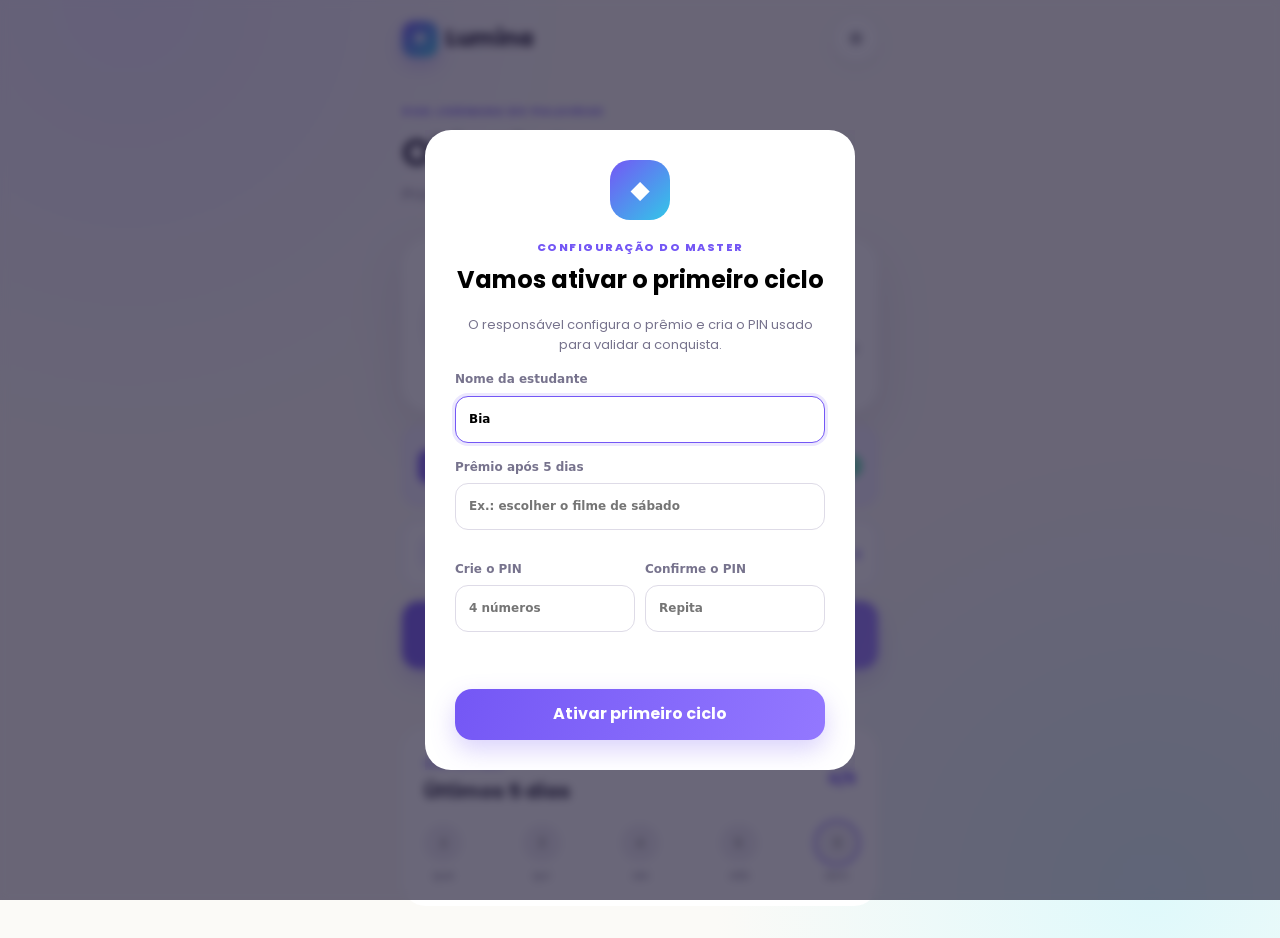
==== commit 7fa98936: "fix: destravar atualização e reinício no celular" ====
--- a/index.html
+++ b/index.html
@@ -9,7 +9,7 @@
     <link rel="preconnect" href="https://fonts.googleapis.com" />
     <link rel="preconnect" href="https://fonts.gstatic.com" crossorigin />
     <link href="https://fonts.googleapis.com/css2?family=Poppins:wght@400;500;600;700;800&display=swap" rel="stylesheet" />
-    <link rel="stylesheet" href="styles.css" />
+    <link rel="stylesheet" href="styles.css?v=1.1.1" />
     <title>Lumina</title>
   </head>
   <body>
@@ -44,6 +44,8 @@
             <span class="verified-mark" aria-label="Configuração confirmada">✓</span>
           </div>
 
+          <button class="master-button" id="masterAreaButton"><span>◆</span><span><strong>Área do Master</strong><small>Reiniciar o treino para apresentação</small></span><b>›</b></button>
+
           <button class="primary-button" id="startButton"><span>Iniciar Missão do Dia</span><b>→</b></button>
           <p class="mission-meta"><span>✦</span> 21 palavras &nbsp;•&nbsp; aproximadamente 7 minutos</p>
 
@@ -51,7 +53,6 @@
             <div class="section-heading"><div><span class="eyebrow">SEU RITMO</span><h2>Últimos 5 dias</h2></div><span id="weekScore">0/5</span></div>
             <div class="day-row" id="dayRow"></div>
           </div>
-          <button class="master-button" id="masterAreaButton"><span>◆</span><span><strong>Área do Master</strong><small>Configurações e reinício para apresentação</small></span><b>›</b></button>
         </section>
 
         <section id="studyScreen" class="screen study" aria-labelledby="studyWord">
@@ -156,7 +157,7 @@
     </dialog>
 
     <div class="toast" id="toast" role="status" aria-live="polite"></div>
-    <script src="words.js"></script>
-    <script src="app.js"></script>
+    <script src="words.js?v=1.1.1"></script>
+    <script src="app.js?v=1.1.1"></script>
   </body>
 </html>
--- a/styles.css
+++ b/styles.css
@@ -19,7 +19,7 @@
 .rating-buttons{gap:12px}.rating{min-height:78px;padding:10px 6px;color:#fff;box-shadow:0 8px 20px #4e426225;transition:transform .15s,filter .15s}.rating:active{transform:scale(.97)}
 .rating b{background:#ffffff33;color:#fff}.rating span{display:block;margin-top:5px;font-size:13px;line-height:1.15}.rating.wrong{background:linear-gradient(145deg,#ff7b76,#eb5754)}.rating.hard{background:linear-gradient(145deg,#f6bd55,#df922c)}.rating.easy{background:linear-gradient(145deg,#5fdcaf,#32ad83)}
 .master-summary{display:flex;align-items:center;gap:12px;margin:-8px 0 20px;padding:13px 15px;background:#f1edff;border:1px solid #ded5ff;border-radius:17px}.master-summary>div{display:flex;flex:1;min-width:0;flex-direction:column}.master-summary strong{font-size:13px;white-space:nowrap;overflow:hidden;text-overflow:ellipsis}.master-summary small{font-size:10px;color:var(--muted)}.master-shield{display:grid;place-items:center;width:35px;height:35px;color:#fff;border-radius:11px;background:var(--violet)}.verified-mark{display:grid;place-items:center;width:24px;height:24px;color:#fff;border-radius:50%;background:var(--mint);font-weight:800}
-.master-button{display:flex;align-items:center;gap:12px;width:100%;margin-top:16px;padding:14px 16px;border:1px solid #ded5ff;border-radius:17px;background:#fff;color:var(--ink);text-align:left;cursor:pointer}.master-button>span:first-child{display:grid;place-items:center;width:34px;height:34px;border-radius:11px;background:#f1edff;color:var(--violet)}.master-button>span:nth-child(2){display:flex;flex:1;flex-direction:column}.master-button strong{font-size:13px}.master-button small{font-size:10px;color:var(--muted)}.master-button b{font-size:24px;color:var(--violet)}
+.master-button{display:flex;align-items:center;gap:12px;width:100%;margin:-7px 0 14px;padding:14px 16px;border:1px solid #ded5ff;border-radius:17px;background:#fff;color:var(--ink);text-align:left;cursor:pointer}.master-button>span:first-child{display:grid;place-items:center;width:34px;height:34px;border-radius:11px;background:#f1edff;color:var(--violet)}.master-button>span:nth-child(2){display:flex;flex:1;flex-direction:column}.master-button strong{font-size:13px}.master-button small{font-size:10px;color:var(--muted)}.master-button b{font-size:24px;color:var(--violet)}
 .danger-button{width:100%;border:0;border-radius:17px;padding:15px 18px;background:var(--coral);color:#fff;font-weight:700;cursor:pointer}
 .onboarding-card{text-align:center}.onboarding-card>p{font-size:13px;color:var(--muted)}.onboarding-card label{text-align:left}.setup-icon,.success-check{display:grid;place-items:center;width:60px;height:60px;margin:0 auto 14px;color:#fff;border-radius:20px;background:linear-gradient(135deg,var(--violet),var(--cyan));font-size:25px}.pin-fields{display:grid;grid-template-columns:1fr 1fr;gap:10px}.success-card{text-align:center}.success-check{border-radius:50%;background:var(--mint)}.reward-confirmation{padding:15px;margin:18px 0;border-radius:15px;background:#fff6d9;color:#855e0c;font-weight:700}
 @media(max-width:390px){.card-back{padding:21px 22px}.card-back strong{font-size:27px}.card-back .definition{font-size:14px}.example-box p{font-size:12px}.rating span{font-size:12px}}
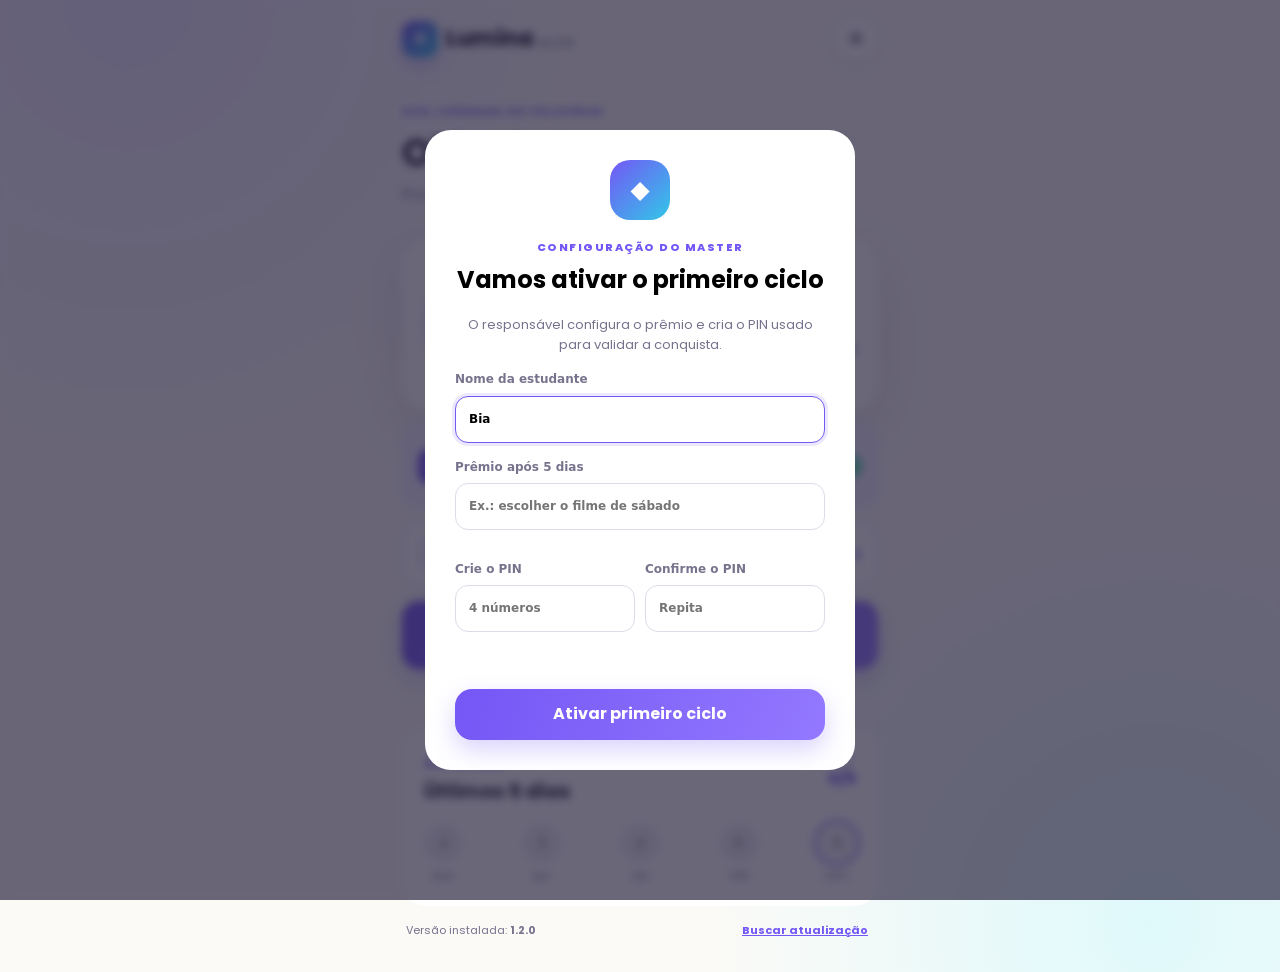
==== commit c5eba1c5: "feat: exibir versão e forçar atualização móvel" ====
--- a/index.html
+++ b/index.html
@@ -9,13 +9,14 @@
     <link rel="preconnect" href="https://fonts.googleapis.com" />
     <link rel="preconnect" href="https://fonts.gstatic.com" crossorigin />
     <link href="https://fonts.googleapis.com/css2?family=Poppins:wght@400;500;600;700;800&display=swap" rel="stylesheet" />
-    <link rel="stylesheet" href="styles.css?v=1.1.1" />
+    <meta http-equiv="Cache-Control" content="no-cache, no-store, must-revalidate" />
+    <link rel="stylesheet" href="styles.css?v=1.2.0" />
     <title>Lumina</title>
   </head>
   <body>
     <div class="app-shell">
       <header class="topbar">
-        <a class="brand" href="#" aria-label="Lumina — início"><span class="brand-mark">✦</span>Lumina</a>
+        <a class="brand" href="#" aria-label="Lumina — início"><span class="brand-mark">✦</span>Lumina <small>v1.2.0</small></a>
         <button class="icon-button" id="settingsButton" aria-label="Abrir configurações">⚙</button>
       </header>
 
@@ -53,6 +54,7 @@
             <div class="section-heading"><div><span class="eyebrow">SEU RITMO</span><h2>Últimos 5 dias</h2></div><span id="weekScore">0/5</span></div>
             <div class="day-row" id="dayRow"></div>
           </div>
+          <div class="version-panel"><span>Versão instalada: <strong>1.2.0</strong></span><button type="button" id="updateButton">Buscar atualização</button></div>
         </section>
 
         <section id="studyScreen" class="screen study" aria-labelledby="studyWord">
@@ -157,7 +159,7 @@
     </dialog>
 
     <div class="toast" id="toast" role="status" aria-live="polite"></div>
-    <script src="words.js?v=1.1.1"></script>
-    <script src="app.js?v=1.1.1"></script>
+    <script src="words.js?v=1.2.0"></script>
+    <script src="app.js?v=1.2.0"></script>
   </body>
 </html>
--- a/styles.css
+++ b/styles.css
@@ -2,6 +2,9 @@
 *{box-sizing:border-box}html{min-height:100%;background:var(--paper)}body{margin:0;min-height:100vh;color:var(--ink);font:400 16px/1.55 Poppins,system-ui,sans-serif;background:radial-gradient(circle at 10% 0%,#eee9ff 0,transparent 30%),radial-gradient(circle at 90% 95%,#dff9fb 0,transparent 30%),var(--paper)}button,input{font:inherit}.app-shell{width:min(100%,520px);min-height:100vh;margin:auto;padding:0 22px 32px}.topbar{height:78px;display:flex;align-items:center;justify-content:space-between}.brand{color:var(--ink);text-decoration:none;font-size:22px;font-weight:800}.brand-mark{display:inline-grid;place-items:center;width:36px;height:36px;margin-right:8px;color:white;border-radius:12px;background:linear-gradient(135deg,var(--violet),var(--cyan));box-shadow:0 8px 18px #7457f555}.icon-button{border:0;background:#fff;color:var(--ink);width:44px;height:44px;border-radius:50%;cursor:pointer;box-shadow:0 5px 18px #51487916}.screen{display:none}.screen.active{display:block;animation:enter .4s ease}@keyframes enter{from{opacity:0;transform:translateY(8px)}}.welcome-copy{margin-top:20px}.eyebrow{font-size:11px;font-weight:800;letter-spacing:1.5px;color:var(--violet)}h1,h2,p{margin-top:0}h1{font-size:clamp(28px,8vw,38px);line-height:1.17;margin:8px 0}h2{font-size:20px;line-height:1.3}.welcome-copy p,.streak-card p{color:var(--muted)}.streak-card{display:grid;grid-template-columns:130px 1fr;gap:20px;align-items:center;background:#fff;margin:30px 0 22px;padding:24px 20px;border-radius:28px;box-shadow:var(--shadow)}.progress-ring{--progress:0deg;width:126px;height:126px;padding:10px;border-radius:50%;background:conic-gradient(var(--violet) var(--progress),#eeecf4 0)}.progress-center{height:100%;display:flex;flex-direction:column;align-items:center;justify-content:center;border-radius:50%;background:#fff}.progress-center strong{font-size:36px;line-height:1}.progress-center span{font-size:11px;color:var(--muted)}.status-pill{display:inline-block;color:#ed765e;background:#fff0e8;padding:5px 9px;border-radius:9px;font-size:10px;font-weight:800;letter-spacing:.8px}.streak-card h2{margin:10px 0 5px}.streak-card p{font-size:12px;margin:0}.primary-button,.gold-button{width:100%;border:0;border-radius:17px;padding:17px 20px;color:white;background:linear-gradient(110deg,var(--violet),#9378ff);font-weight:700;display:flex;align-items:center;justify-content:center;gap:16px;cursor:pointer;box-shadow:0 10px 25px #7457f544}.primary-button b{font-size:22px}.primary-button:disabled{background:#bbb;box-shadow:none}.mission-meta{text-align:center;color:var(--muted);font-size:12px;margin:12px 0 28px}.mission-meta span{color:var(--violet)}.week-card{background:#fff;padding:22px;border-radius:24px}.section-heading{display:flex;justify-content:space-between;align-items:center}.section-heading h2{margin:4px 0}.section-heading>span{color:var(--violet);font-weight:800}.day-row{display:flex;justify-content:space-between;margin-top:16px}.day{display:grid;gap:6px;text-align:center;color:var(--muted);font-size:10px}.day b{display:grid;place-items:center;width:38px;height:38px;border-radius:50%;background:#f0eef5;color:#aaa;font-size:14px}.day.success b{background:#e4fbf2;color:#27ad7e}.day.today b{outline:2px solid var(--violet);outline-offset:2px}.study{min-height:calc(100vh - 90px)}.study-header{display:flex;gap:16px;align-items:center}.session-progress{flex:1}.session-progress>div:first-child{display:flex;justify-content:space-between;font-size:11px}.session-progress span{font-weight:700;color:var(--muted)}.progress-track{height:7px;background:#e9e6ef;border-radius:9px;margin-top:8px;overflow:hidden}.progress-track span{display:block;height:100%;width:0;background:linear-gradient(90deg,var(--violet),var(--cyan));transition:width .3s}.tap-hint{text-align:center;color:var(--muted);font-size:12px;margin:28px 0 14px}.flashcard{display:block;position:relative;width:100%;height:min(50vh,410px);border:0;background:transparent;transform-style:preserve-3d;transition:transform .55s;cursor:pointer;padding:0}.flashcard.flipped{transform:rotateY(180deg)}.card-face{position:absolute;inset:0;display:flex;flex-direction:column;align-items:center;justify-content:center;padding:34px;border-radius:28px;background:white;box-shadow:var(--shadow);backface-visibility:hidden;-webkit-backface-visibility:hidden}.card-front:after{content:"";position:absolute;inset:13px;border:1px solid #eeeafc;border-radius:21px}.card-front .sparkle{font-size:28px;color:var(--violet);margin-bottom:22px}.card-front strong{font-size:clamp(28px,9vw,42px);z-index:1}.card-front small{margin-top:22px;color:#aaa;font-size:10px;font-weight:700;letter-spacing:1.3px;z-index:1}.card-back{transform:rotateY(180deg);text-align:center}.card-back strong{font-size:26px;margin:8px}.card-back p{font-size:16px}.synonyms{color:var(--violet);font-weight:700;font-size:13px}.rating-panel{opacity:0;pointer-events:none;transition:opacity .3s;margin-top:18px;text-align:center}.rating-panel.visible{opacity:1;pointer-events:auto}.rating-panel>p{font-size:12px;color:var(--muted);margin-bottom:8px}.rating-buttons{display:grid;grid-template-columns:repeat(3,1fr);gap:10px}.rating{border:0;border-radius:16px;background:white;padding:12px 4px;box-shadow:0 6px 18px #4e426214;cursor:pointer}.rating b{display:grid;place-items:center;margin:auto;width:32px;height:32px;border-radius:50%;font-size:20px}.rating span{font-size:11px;font-weight:700}.wrong b{color:var(--coral);background:#fff0ef}.hard b{color:#dc9d24;background:#fff7de}.easy b{color:#27aa7d;background:#e6fbf3}.result,.reward{text-align:center;padding-top:16vh}.result-icon{display:grid;place-items:center;margin:0 auto 20px;width:95px;height:95px;border-radius:30px;background:linear-gradient(135deg,#eee9ff,#dcfaff);color:var(--violet);font-size:42px;transform:rotate(5deg)}.result>p{color:var(--muted)}.result-score{display:flex;flex-direction:column;background:#fff;border-radius:22px;padding:22px;margin:28px 0}.result-score strong{font-size:38px;color:var(--violet)}.result-score span{font-size:12px;color:var(--muted)}.gold-ticket{position:relative;background:linear-gradient(145deg,#fffdf4,#fff2b8);border:2px solid #f2ca62;border-radius:28px;padding:42px 25px;box-shadow:0 20px 60px #c9973044}.ticket-star{display:grid;place-items:center;margin:0 auto 20px;width:80px;height:80px;color:#fff;font-size:38px;border-radius:50%;background:linear-gradient(145deg,#ffd969,#e9a724);box-shadow:0 8px 25px #d89f3c66}.gold-ticket .eyebrow{color:#ad7918}.gold-ticket p{color:#786432}.gold-button{background:linear-gradient(110deg,#e0a62a,#f4c95b);color:#4d3810;box-shadow:0 10px 25px #d6a42b44}.confetti i{position:fixed;top:-20px;width:9px;height:18px;background:var(--c);left:var(--x);animation:fall var(--d) linear var(--delay) infinite;transform:rotate(var(--r))}@keyframes fall{to{transform:translateY(110vh) rotate(720deg)}}dialog{border:0;padding:0;background:transparent;max-width:calc(100% - 30px);width:430px}dialog::backdrop{background:#201b36aa;backdrop-filter:blur(4px)}.modal-card{position:relative;background:white;border-radius:26px;padding:30px;box-shadow:var(--shadow)}.modal-close{position:absolute;right:18px;top:16px;border:0;background:transparent;font-size:18px;cursor:pointer}.modal-card h2{font-size:24px;margin:5px 0 20px}.modal-card label{display:grid;gap:7px;margin:15px 0;color:var(--muted);font-size:12px;font-weight:600}.modal-card input{width:100%;border:1px solid #dedbe7;border-radius:13px;padding:13px;outline:0}.modal-card input:focus{border-color:var(--violet);box-shadow:0 0 0 3px #7457f522}.compact{margin-top:22px;padding:13px}.text-button{width:100%;border:0;background:transparent;color:var(--coral);margin-top:14px;font-size:12px;cursor:pointer}.pin-input{text-align:center;font-size:28px;letter-spacing:12px}.form-error{min-height:20px;color:var(--coral);font-size:12px}.toast{position:fixed;left:50%;bottom:24px;transform:translate(-50%,30px);background:#29253c;color:white;border-radius:12px;padding:11px 18px;font-size:12px;opacity:0;pointer-events:none;transition:.3s}.toast.show{opacity:1;transform:translate(-50%,0)}
 @media(max-width:390px){.app-shell{padding-inline:16px}.streak-card{grid-template-columns:110px 1fr;padding:20px 15px}.progress-ring{width:105px;height:105px}.card-face{padding:24px}.topbar{height:65px}.rating span{font-size:10px}}
 @media(prefers-reduced-motion:reduce){*,*:before,*:after{animation-duration:.01ms!important;transition-duration:.01ms!important}.confetti{display:none}}
+
+.brand small{font-size:10px;color:var(--muted);font-weight:600}
+.version-panel{display:flex;align-items:center;justify-content:space-between;gap:12px;padding:15px 4px 0;color:var(--muted);font-size:11px}.version-panel button{border:0;background:transparent;color:var(--violet);font-weight:700;text-decoration:underline;cursor:pointer}
 
 /* Legibilidade reforçada para a experiência de estudo */
 .card-front strong{font-size:clamp(32px,10vw,47px);line-height:1.12;overflow-wrap:anywhere}
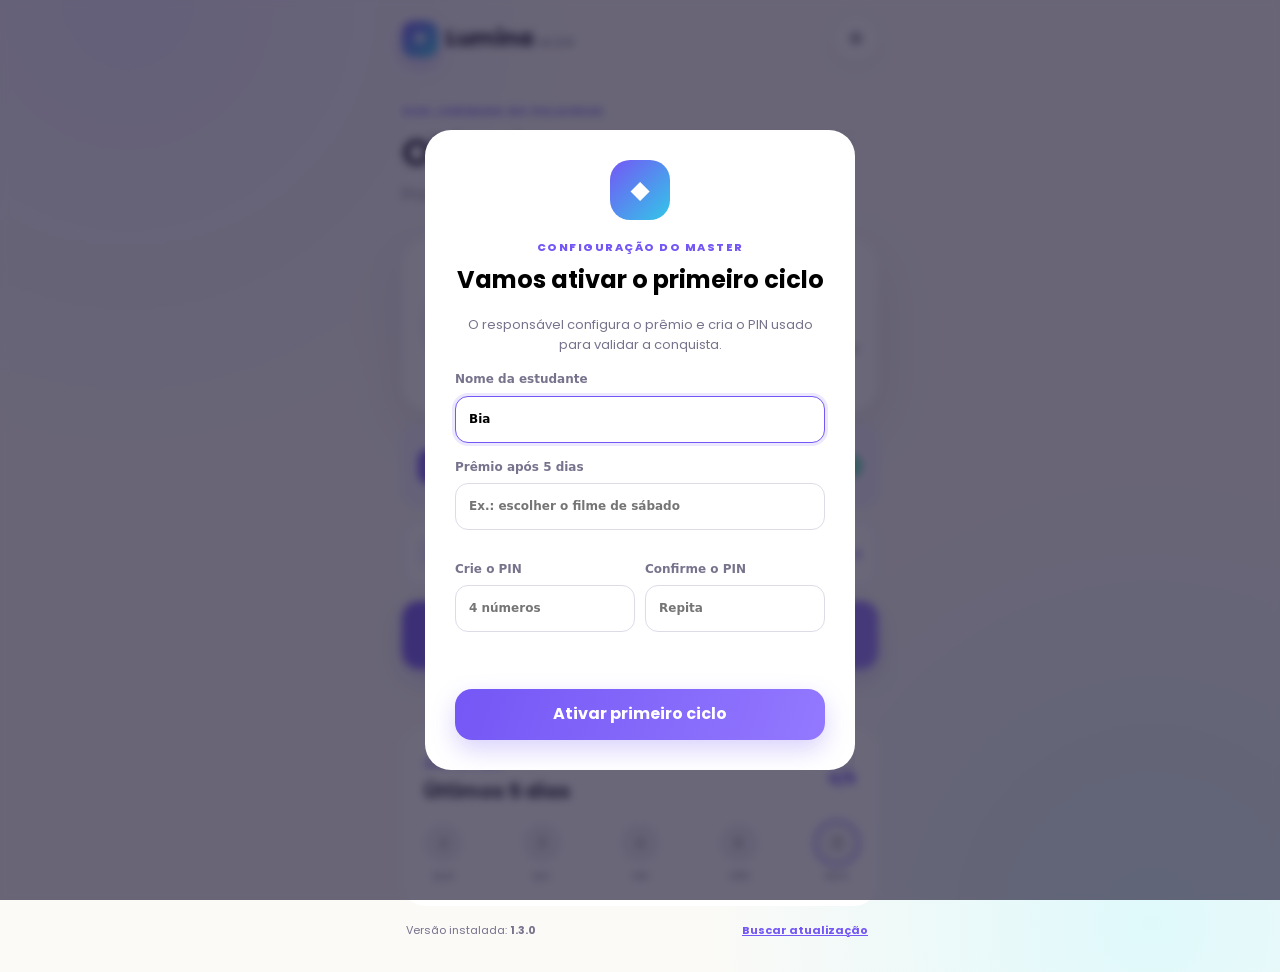
==== commit 643b22fb: "feat: adicionar revisão e quiz diário" ====
--- a/index.html
+++ b/index.html
@@ -10,13 +10,13 @@
     <link rel="preconnect" href="https://fonts.gstatic.com" crossorigin />
     <link href="https://fonts.googleapis.com/css2?family=Poppins:wght@400;500;600;700;800&display=swap" rel="stylesheet" />
     <meta http-equiv="Cache-Control" content="no-cache, no-store, must-revalidate" />
-    <link rel="stylesheet" href="styles.css?v=1.2.0" />
+    <link rel="stylesheet" href="styles.css?v=1.3.0" />
     <title>Lumina</title>
   </head>
   <body>
     <div class="app-shell">
       <header class="topbar">
-        <a class="brand" href="#" aria-label="Lumina — início"><span class="brand-mark">✦</span>Lumina <small>v1.2.0</small></a>
+        <a class="brand" href="#" aria-label="Lumina — início"><span class="brand-mark">✦</span>Lumina <small>v1.3.0</small></a>
         <button class="icon-button" id="settingsButton" aria-label="Abrir configurações">⚙</button>
       </header>
 
@@ -54,38 +54,52 @@
             <div class="section-heading"><div><span class="eyebrow">SEU RITMO</span><h2>Últimos 5 dias</h2></div><span id="weekScore">0/5</span></div>
             <div class="day-row" id="dayRow"></div>
           </div>
-          <div class="version-panel"><span>Versão instalada: <strong>1.2.0</strong></span><button type="button" id="updateButton">Buscar atualização</button></div>
+          <div class="version-panel"><span>Versão instalada: <strong>1.3.0</strong></span><button type="button" id="updateButton">Buscar atualização</button></div>
         </section>
 
         <section id="studyScreen" class="screen study" aria-labelledby="studyWord">
           <div class="study-header">
             <button class="icon-button" id="closeStudy" aria-label="Sair da missão">✕</button>
             <div class="session-progress"><div><span>MISSÃO DE HOJE</span><strong id="cardCount">1 de 21</strong></div><div class="progress-track"><span id="sessionProgress"></span></div></div>
-            <button class="icon-button" id="speakButton" aria-label="Ouvir palavra">🔊</button>
+            <span class="study-spacer" aria-hidden="true"></span>
           </div>
 
           <p class="tap-hint" id="tapHint">Toque na carta para revelar</p>
-          <button class="flashcard" id="flashcard" aria-label="Virar carta">
-            <span class="card-face card-front"><span class="sparkle">✦</span><strong id="studyWord">Palavra</strong><small>TOQUE PARA DESCOBRIR</small></span>
-            <span class="card-face card-back"><span class="eyebrow">SIGNIFICADO</span><strong id="cardWord">Palavra</strong><p class="definition" id="definition"></p><div class="example-box"><span>NA PRÁTICA</span><p id="example"></p></div><div class="word-relations"><div><span class="relation-label">SINÔNIMOS</span><p id="synonyms"></p></div><div><span class="relation-label antonym-label">ANTÔNIMOS</span><p id="antonyms"></p></div></div></span>
-          </button>
+          <div class="flashcard" id="flashcard" role="button" tabindex="0" aria-label="Virar carta">
+            <div class="card-face card-front"><span class="front-instruction">FALE A PALAVRA EM VOZ ALTA</span><span class="sparkle">✦</span><strong id="studyWord">Palavra</strong><small>TOQUE PARA DESCOBRIR</small></div>
+            <div class="card-face card-back"><span class="eyebrow">SIGNIFICADO</span><strong id="cardWord">Palavra</strong><p class="definition" id="definition"></p><button type="button" class="listen-button" id="cardSpeakButton">🔊 Ouvir 2 vezes</button><div class="example-box"><span>NA PRÁTICA</span><p id="example"></p><p id="example2"></p></div><div class="word-relations"><div><span class="relation-label">SINÔNIMOS</span><p id="synonyms"></p></div><div><span class="relation-label antonym-label">ANTÔNIMOS</span><p id="antonyms"></p></div></div></div>
+          </div>
 
-          <div class="rating-panel" id="ratingPanel" aria-hidden="true">
-            <p>Como foi lembrar dessa palavra?</p>
-            <div class="rating-buttons">
-              <button data-rating="wrong" class="rating wrong"><b>×</b><span>Errei</span></button>
-              <button data-rating="hard" class="rating hard"><b>~</b><span>Pensei muito</span></button>
-              <button data-rating="easy" class="rating easy"><b>✓</b><span>Foi fácil</span></button>
-            </div>
+          <div class="study-navigation">
+            <button type="button" id="previousCard" class="nav-button">← Anterior</button>
+            <button type="button" id="confirmCard" class="confirm-word">Entendi esta palavra ✓</button>
+            <button type="button" id="nextCard" class="nav-button">Próxima →</button>
           </div>
         </section>
 
+        <section id="summaryScreen" class="screen summary-screen" aria-labelledby="summaryTitle">
+          <span class="eyebrow">REVISÃO FINAL</span><h1 id="summaryTitle">Suas 21 palavras</h1>
+          <p>Revise os conceitos e sinônimos antes do Quiz.</p>
+          <div class="summary-list" id="summaryList"></div>
+          <div class="summary-actions"><button class="text-nav" id="backToCards">← Voltar aos cards</button><button class="primary-button" id="startQuizButton"><span>Estou pronta para o Quiz</span><b>→</b></button></div>
+        </section>
+
+        <section id="quizScreen" class="screen quiz-screen" aria-labelledby="quizTitle">
+          <span class="eyebrow">QUIZ DO DIA</span><div class="quiz-heading"><h1 id="quizTitle">Qual é a palavra?</h1><strong id="quizCount">1 de 21</strong></div>
+          <div class="progress-track"><span id="quizProgress"></span></div>
+          <div class="quiz-card"><p>Qual palavra corresponde a este conceito?</p><h2 id="quizDefinition"></h2></div>
+          <div class="quiz-options" id="quizOptions"></div>
+          <p class="quiz-note">O resultado será mostrado somente ao final.</p>
+        </section>
+
         <section id="resultScreen" class="screen result" aria-labelledby="resultTitle">
-          <div class="result-icon" id="resultIcon">✦</div>
+          <div class="confetti" id="resultConfetti" aria-hidden="true"></div>
+          <div class="result-icon" id="resultIcon">😊</div>
           <span class="eyebrow">MISSÃO CONCLUÍDA</span>
           <h1 id="resultTitle">Mandou muito bem!</h1>
           <p id="resultCopy"></p>
-          <div class="result-score"><strong id="easyScore">0</strong><span>palavras fáceis de 21</span></div>
+          <div class="result-score"><strong id="quizScore">0/21</strong><span id="quizPercent">0% de acertos</span></div>
+          <div class="review-needed" id="reviewNeeded"></div>
           <button class="primary-button" id="finishButton"><span>Voltar ao início</span><b>→</b></button>
         </section>
 
@@ -159,7 +173,7 @@
     </dialog>
 
     <div class="toast" id="toast" role="status" aria-live="polite"></div>
-    <script src="words.js?v=1.2.0"></script>
-    <script src="app.js?v=1.2.0"></script>
+    <script src="words.js?v=1.3.0"></script>
+    <script src="app.js?v=1.3.0"></script>
   </body>
 </html>
--- a/styles.css
+++ b/styles.css
@@ -5,6 +5,14 @@
 
 .brand small{font-size:10px;color:var(--muted);font-weight:600}
 .version-panel{display:flex;align-items:center;justify-content:space-between;gap:12px;padding:15px 4px 0;color:var(--muted);font-size:11px}.version-panel button{border:0;background:transparent;color:var(--violet);font-weight:700;text-decoration:underline;cursor:pointer}
+
+/* Fluxo de estudo e Quiz — v1.3.0 */
+.study-spacer{width:44px}.front-instruction{position:absolute;top:28px;color:var(--violet);font-size:11px;font-weight:800;letter-spacing:1.2px}.flashcard{height:min(56vh,470px)}
+.card-back strong{font-size:clamp(31px,8vw,38px)}.card-back .definition{font-size:17px;line-height:1.5;font-weight:500}.listen-button{align-self:center;border:0;border-radius:12px;padding:9px 15px;margin:-3px 0 10px;background:#ece8ff;color:var(--violet);font-size:12px;font-weight:800;cursor:pointer}.example-box{padding:9px 12px;margin-bottom:9px}.example-box p{font-size:13px;margin:4px 0}.example-box p+p{padding-top:5px;border-top:1px solid #ded5ff}
+.study-navigation{display:grid;grid-template-columns:1fr 1.4fr 1fr;gap:8px;margin-top:15px}.study-navigation button{min-height:54px;border:0;border-radius:14px;font-size:11px;font-weight:750;cursor:pointer}.nav-button{background:#fff;color:var(--violet);box-shadow:0 5px 16px #4e426214}.nav-button:disabled{opacity:.35;cursor:not-allowed}.confirm-word{background:linear-gradient(135deg,var(--violet),#9177ff);color:#fff}.confirm-word.confirmed{background:var(--mint);color:#174c3b}
+.summary-screen,.quiz-screen{padding:20px 0 40px}.summary-screen>p{color:var(--muted)}.summary-list{display:grid;gap:11px;margin:22px 0}.summary-item{display:flex;gap:14px;padding:16px;background:#fff;border-radius:18px;box-shadow:0 6px 20px #51487910}.summary-item>span{display:grid;place-items:center;flex:0 0 36px;height:36px;border-radius:11px;background:#eeeaff;color:var(--violet);font-size:11px;font-weight:800}.summary-item h2{margin:0 0 4px;font-size:19px}.summary-item p{margin:0 0 5px;color:#4f4a63;font-size:13px}.summary-item small{color:var(--muted);font-size:11px}.summary-actions{display:grid;gap:10px;position:sticky;bottom:10px;padding:10px;background:#fbfaf7ee;border-radius:20px}.text-nav{border:0;background:transparent;color:var(--violet);font-weight:700;cursor:pointer}
+.quiz-heading{display:flex;align-items:center;justify-content:space-between}.quiz-heading h1{font-size:30px}.quiz-heading strong{color:var(--violet)}.quiz-card{margin:28px 0 18px;padding:26px 22px;border-radius:24px;background:#fff;box-shadow:var(--shadow)}.quiz-card p{color:var(--muted);font-size:12px}.quiz-card h2{font-size:20px;margin:0}.quiz-options{display:grid;gap:11px}.quiz-options button{min-height:58px;padding:13px 18px;border:2px solid #e4dffa;border-radius:16px;background:#fff;color:var(--ink);font-size:16px;font-weight:700;text-align:left;cursor:pointer}.quiz-options button:active{border-color:var(--violet);background:#f1edff}.quiz-note{text-align:center;margin-top:17px;color:var(--muted);font-size:11px}.review-needed{margin:-12px 0 24px;padding:15px;border-radius:16px;background:#fff7de;font-size:12px}.review-needed p{margin:4px 0 0;color:#6d5b28}
+@media(max-width:390px){.flashcard{height:min(58vh,460px)}.card-back .definition{font-size:15px}.study-navigation{grid-template-columns:1fr 1.25fr 1fr}.study-navigation button{font-size:10px;padding:5px}.word-relations p{font-size:10px}}
 
 /* Legibilidade reforçada para a experiência de estudo */
 .card-front strong{font-size:clamp(32px,10vw,47px);line-height:1.12;overflow-wrap:anywhere}
@@ -26,3 +34,8 @@
 .danger-button{width:100%;border:0;border-radius:17px;padding:15px 18px;background:var(--coral);color:#fff;font-weight:700;cursor:pointer}
 .onboarding-card{text-align:center}.onboarding-card>p{font-size:13px;color:var(--muted)}.onboarding-card label{text-align:left}.setup-icon,.success-check{display:grid;place-items:center;width:60px;height:60px;margin:0 auto 14px;color:#fff;border-radius:20px;background:linear-gradient(135deg,var(--violet),var(--cyan));font-size:25px}.pin-fields{display:grid;grid-template-columns:1fr 1fr;gap:10px}.success-card{text-align:center}.success-check{border-radius:50%;background:var(--mint)}.reward-confirmation{padding:15px;margin:18px 0;border-radius:15px;background:#fff6d9;color:#855e0c;font-weight:700}
 @media(max-width:390px){.card-back{padding:21px 22px}.card-back strong{font-size:27px}.card-back .definition{font-size:14px}.example-box p{font-size:12px}.rating span{font-size:12px}}
+
+/* Mantém a hierarquia de leitura da v1.3 acima das regras legadas. */
+.card-back strong{font-size:clamp(32px,8vw,38px)}
+.card-back .definition{font-size:17px;line-height:1.5;font-weight:500}
+@media(max-width:390px){.card-back strong{font-size:30px}.card-back .definition{font-size:16px}}
